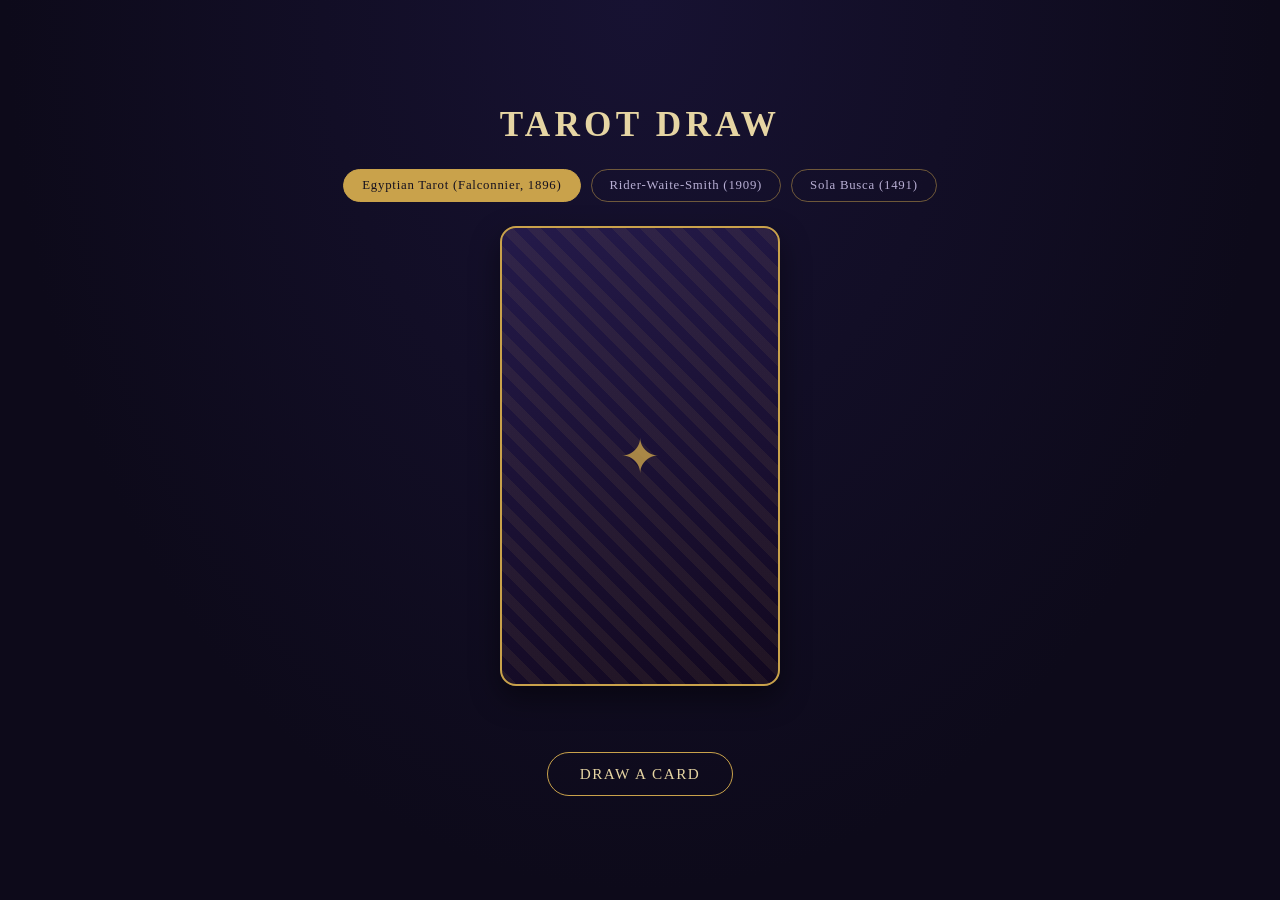
==== index.html @ 324863ba "Rework layout: full-bleed card image, captions below, button deck picker - Card front is now just th" ====
<!DOCTYPE html>
<html lang="en">
<head>
<meta charset="UTF-8">
<meta name="viewport" content="width=device-width, initial-scale=1.0">
<title>Tarot Draw</title>
<link rel="stylesheet" href="style.css">
</head>
<body>
  <main>
    <h1>Tarot Draw</h1>

    <div class="deck-picker" id="deck-picker"></div>

    <div class="stage">
      <div class="card" id="card">
        <div class="card-inner">
          <div class="card-face card-back">
            <span class="back-symbol">✦</span>
          </div>
          <div class="card-face card-front">
            <img class="card-image" id="card-image" alt="">
          </div>
        </div>
      </div>
    </div>

    <div class="caption">
      <div class="card-num" id="card-num"></div>
      <div class="card-name" id="card-name"></div>
      <div class="card-orientation" id="card-orientation"></div>
      <div class="card-meaning" id="card-meaning"></div>
    </div>

    <button id="draw-btn">Draw a card</button>
  </main>

  <script src="cards-egyptian.js"></script>
  <script src="cards-rws.js"></script>
  <script src="cards-solabusca.js"></script>
  <script src="decks.js"></script>
  <script src="script.js"></script>
</body>
</html>
---- style.css ----
:root {
  --bg: #0d0a1a;
  --bg-alt: #171232;
  --gold: #c9a24b;
  --gold-soft: #e6d5a3;
  --ink: #f2ecdd;
  --ink-dim: #b8afd4;
  --card-w: 280px;
  --card-h: 460px;
}

* { box-sizing: border-box; }

body {
  margin: 0;
  min-height: 100vh;
  display: flex;
  align-items: center;
  justify-content: center;
  background: radial-gradient(ellipse at top, var(--bg-alt), var(--bg) 70%);
  color: var(--ink);
  font-family: Georgia, "Iowan Old Style", "Palatino Linotype", serif;
  padding: 32px 16px;
}

main {
  display: flex;
  flex-direction: column;
  align-items: center;
  gap: 24px;
  width: 100%;
}

h1 {
  margin: 0;
  font-size: 2.2rem;
  letter-spacing: 0.12em;
  text-transform: uppercase;
  color: var(--gold-soft);
  text-align: center;
}

.deck-picker {
  display: flex;
  flex-wrap: wrap;
  justify-content: center;
  gap: 10px;
}

.deck-btn {
  background: transparent;
  border: 1px solid rgba(201, 162, 75, 0.5);
  color: var(--ink-dim);
  padding: 8px 18px;
  font-size: 0.8rem;
  letter-spacing: 0.06em;
  border-radius: 999px;
  cursor: pointer;
  font-family: inherit;
  transition: background 0.2s ease, color 0.2s ease, border-color 0.2s ease;
}

.deck-btn:hover {
  border-color: var(--gold);
  color: var(--ink);
}

.deck-btn.active {
  background: var(--gold);
  border-color: var(--gold);
  color: #14101f;
}

.stage {
  perspective: 1200px;
}

.card {
  width: var(--card-w);
  height: var(--card-h);
  max-width: 80vw;
  cursor: pointer;
}

.card-inner {
  position: relative;
  width: 100%;
  height: 100%;
  transition: transform 0.7s cubic-bezier(0.4, 0.2, 0.2, 1);
  transform-style: preserve-3d;
}

.card.flipped .card-inner {
  transform: rotateY(180deg);
}

.card-face {
  position: absolute;
  inset: 0;
  backface-visibility: hidden;
  border-radius: 16px;
  border: 2px solid var(--gold);
  overflow: hidden;
  box-shadow: 0 12px 30px rgba(0, 0, 0, 0.45);
}

.card-back {
  background:
    repeating-linear-gradient(45deg, rgba(201,162,75,0.08) 0 10px, transparent 10px 20px),
    linear-gradient(160deg, #241a4a, #12081f);
  display: flex;
  align-items: center;
  justify-content: center;
}

.back-symbol {
  font-size: 3rem;
  color: var(--gold);
  opacity: 0.8;
}

.card-front {
  transform: rotateY(180deg);
  background: #0d0a1a;
}

.card-image {
  width: 100%;
  height: 100%;
  object-fit: cover;
  display: block;
}

.caption {
  display: flex;
  flex-direction: column;
  align-items: center;
  gap: 6px;
  max-width: 420px;
  text-align: center;
}

.card-num {
  font-size: 0.75rem;
  letter-spacing: 0.2em;
  color: var(--gold);
}

.card-name {
  font-size: 1.25rem;
  color: var(--gold-soft);
  letter-spacing: 0.03em;
}

.card-orientation {
  font-size: 0.8rem;
  text-transform: uppercase;
  letter-spacing: 0.14em;
  color: var(--ink-dim);
}

.card-meaning {
  font-size: 0.92rem;
  line-height: 1.5;
  color: var(--ink);
  font-style: italic;
}

#draw-btn {
  background: transparent;
  border: 1px solid var(--gold);
  color: var(--gold-soft);
  padding: 12px 32px;
  font-size: 0.95rem;
  letter-spacing: 0.1em;
  text-transform: uppercase;
  border-radius: 999px;
  cursor: pointer;
  transition: background 0.2s ease, color 0.2s ease;
  font-family: inherit;
}

#draw-btn:hover {
  background: var(--gold);
  color: #14101f;
}

#draw-btn:active {
  transform: translateY(1px);
}

@media (max-width: 400px) {
  :root {
    --card-w: 240px;
    --card-h: 400px;
  }
  h1 { font-size: 1.7rem; }
}
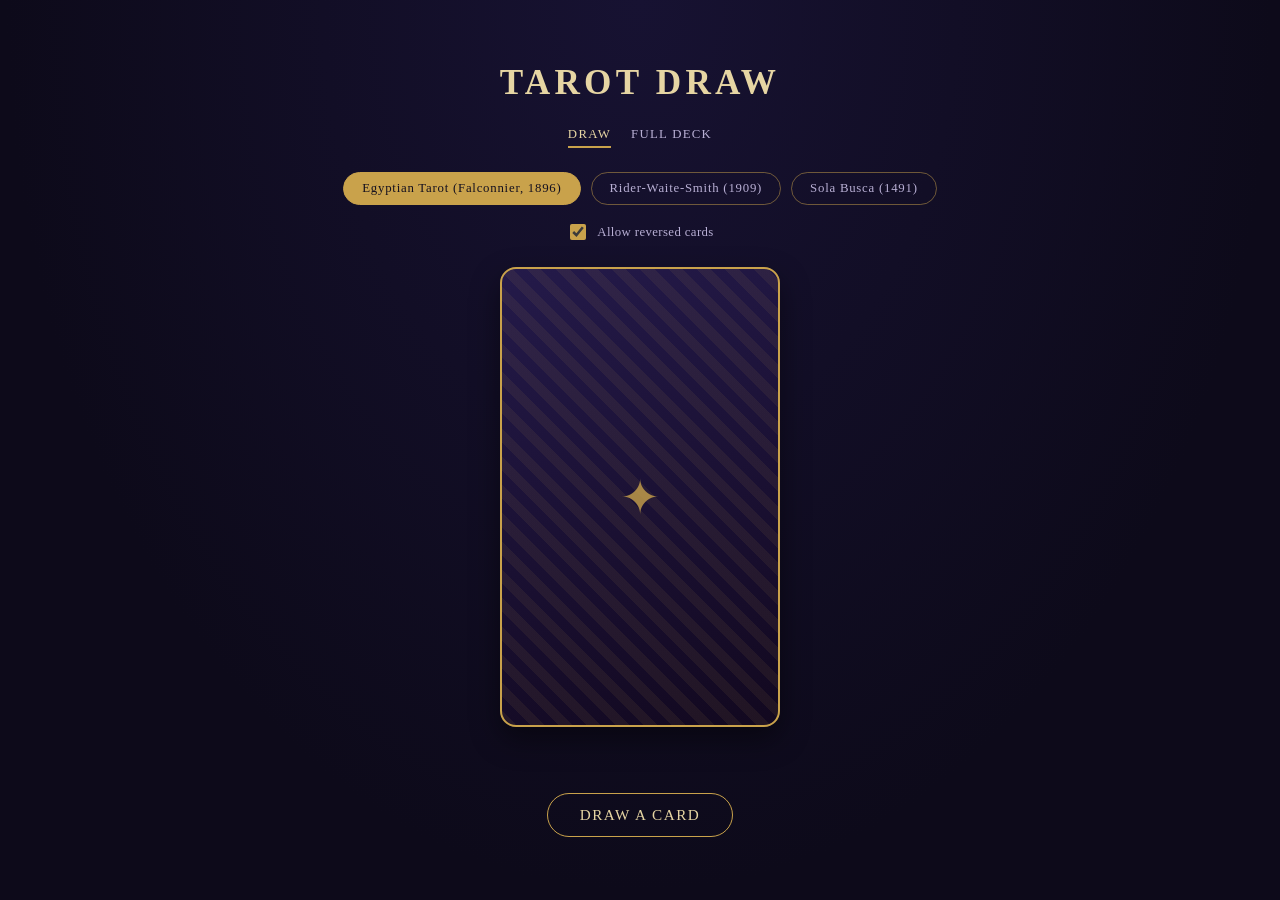
==== commit 22625e86: "Add reversed-cards toggle, site nav, and a Full Deck reference page - Draw page gets a "reversed car" ====
--- a/index.html
+++ b/index.html
@@ -10,7 +10,17 @@
   <main>
     <h1>Tarot Draw</h1>
 
+    <nav class="site-nav">
+      <a href="index.html" class="active">Draw</a>
+      <a href="deck.html">Full Deck</a>
+    </nav>
+
     <div class="deck-picker" id="deck-picker"></div>
+
+    <label class="reversed-toggle">
+      <input type="checkbox" id="reversed-toggle" checked>
+      <span>Allow reversed cards</span>
+    </label>
 
     <div class="stage">
       <div class="card" id="card">
--- a/style.css
+++ b/style.css
@@ -31,6 +31,10 @@
   width: 100%;
 }
 
+main.wide {
+  max-width: 1100px;
+}
+
 h1 {
   margin: 0;
   font-size: 2.2rem;
@@ -38,6 +42,51 @@
   text-transform: uppercase;
   color: var(--gold-soft);
   text-align: center;
+}
+
+.site-nav {
+  display: flex;
+  gap: 20px;
+  justify-content: center;
+}
+
+.site-nav a {
+  color: var(--ink-dim);
+  text-decoration: none;
+  font-size: 0.8rem;
+  letter-spacing: 0.1em;
+  text-transform: uppercase;
+  padding-bottom: 4px;
+  border-bottom: 2px solid transparent;
+  transition: color 0.2s ease, border-color 0.2s ease;
+}
+
+.site-nav a:hover {
+  color: var(--ink);
+}
+
+.site-nav a.active {
+  color: var(--gold-soft);
+  border-color: var(--gold);
+}
+
+.reversed-toggle {
+  display: flex;
+  align-items: center;
+  gap: 8px;
+  font-size: 0.8rem;
+  color: var(--ink-dim);
+  letter-spacing: 0.03em;
+  cursor: pointer;
+  user-select: none;
+  margin-top: -8px;
+}
+
+.reversed-toggle input {
+  width: 16px;
+  height: 16px;
+  accent-color: var(--gold);
+  cursor: pointer;
 }
 
 .deck-picker {
@@ -189,6 +238,59 @@
   transform: translateY(1px);
 }
 
+.deck-grid {
+  display: grid;
+  grid-template-columns: repeat(auto-fill, minmax(170px, 1fr));
+  gap: 20px;
+  width: 100%;
+}
+
+.deck-card {
+  display: flex;
+  flex-direction: column;
+  gap: 8px;
+  background: var(--bg-alt);
+  border: 1px solid rgba(201, 162, 75, 0.3);
+  border-radius: 12px;
+  padding: 12px;
+}
+
+.deck-card img {
+  width: 100%;
+  aspect-ratio: 3 / 5;
+  object-fit: cover;
+  border-radius: 6px;
+  display: block;
+}
+
+.deck-card-num {
+  font-size: 0.7rem;
+  letter-spacing: 0.15em;
+  color: var(--gold);
+}
+
+.deck-card-name {
+  font-size: 1rem;
+  color: var(--gold-soft);
+  line-height: 1.3;
+}
+
+.deck-card-meanings p {
+  margin: 4px 0 0;
+  font-size: 0.78rem;
+  line-height: 1.45;
+  color: var(--ink);
+}
+
+.deck-card-meanings .label {
+  display: block;
+  color: var(--gold);
+  font-size: 0.65rem;
+  text-transform: uppercase;
+  letter-spacing: 0.1em;
+  margin-top: 8px;
+}
+
 @media (max-width: 400px) {
   :root {
     --card-w: 240px;
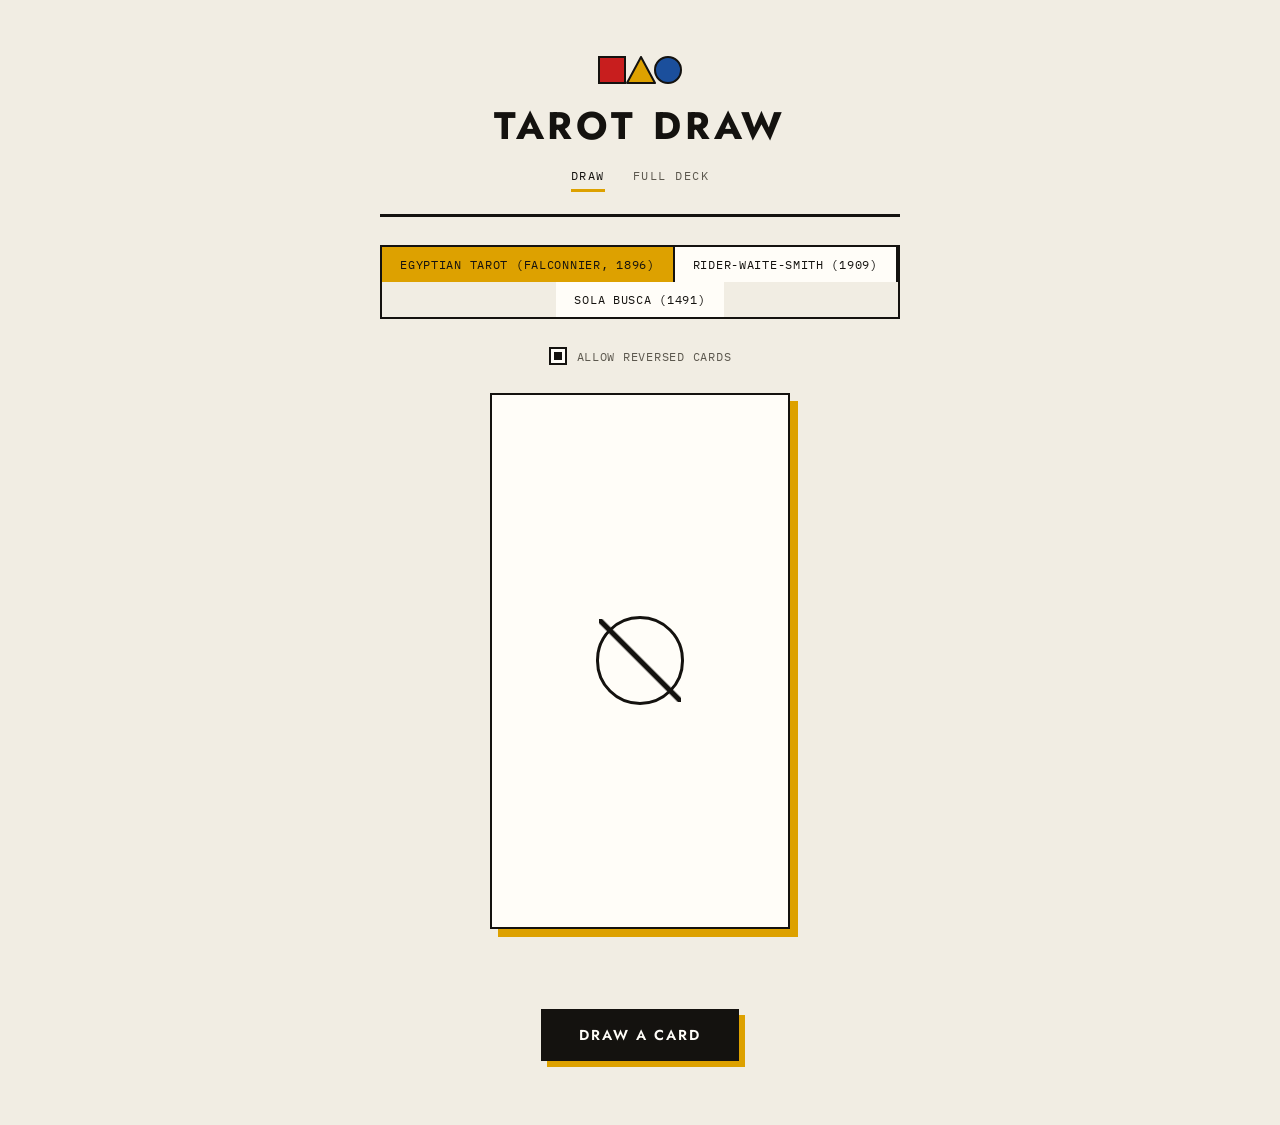
==== commit 43eb94bc: "Redesign: early Bauhaus / late VKhUTEMAS constructivism Full visual rewrite: Jost + IBM Plex type sy" ====
--- a/index.html
+++ b/index.html
@@ -4,16 +4,25 @@
 <meta charset="UTF-8">
 <meta name="viewport" content="width=device-width, initial-scale=1.0">
 <title>Tarot Draw</title>
+<link rel="preconnect" href="https://fonts.googleapis.com">
+<link rel="preconnect" href="https://fonts.gstatic.com" crossorigin>
+<link href="https://fonts.googleapis.com/css2?family=IBM+Plex+Mono:wght@400;500;600&family=IBM+Plex+Sans:wght@400;500&family=Jost:wght@500;600;700&display=swap" rel="stylesheet">
 <link rel="stylesheet" href="style.css">
 </head>
 <body>
   <main>
-    <h1>Tarot Draw</h1>
-
-    <nav class="site-nav">
-      <a href="index.html" class="active">Draw</a>
-      <a href="deck.html">Full Deck</a>
-    </nav>
+    <header class="masthead">
+      <svg class="mark" viewBox="0 0 84 28" width="84" height="28" aria-hidden="true">
+        <rect x="1" y="1" width="26" height="26" fill="#c81e1e" stroke="#14120f" stroke-width="2"/>
+        <polygon points="43,1 57,27 29,27" fill="#dda100" stroke="#14120f" stroke-width="2" stroke-linejoin="round"/>
+        <circle cx="70" cy="14" r="13" fill="#1b4f9c" stroke="#14120f" stroke-width="2"/>
+      </svg>
+      <h1>Tarot Draw</h1>
+      <nav class="site-nav">
+        <a href="index.html" class="active">Draw</a>
+        <a href="deck.html">Full Deck</a>
+      </nav>
+    </header>
 
     <div class="deck-picker" id="deck-picker"></div>
 
@@ -26,7 +35,7 @@
       <div class="card" id="card">
         <div class="card-inner">
           <div class="card-face card-back">
-            <span class="back-symbol">✦</span>
+            <div class="back-mark"></div>
           </div>
           <div class="card-face card-front">
             <img class="card-image" id="card-image" alt="">
--- a/style.css
+++ b/style.css
@@ -1,13 +1,27 @@
 :root {
-  --bg: #0d0a1a;
-  --bg-alt: #171232;
-  --gold: #c9a24b;
-  --gold-soft: #e6d5a3;
-  --ink: #f2ecdd;
-  --ink-dim: #b8afd4;
-  --card-w: 280px;
-  --card-h: 460px;
-}
+  --bg: #f1ede3;
+  --paper: #fffdf8;
+  --ink: #14120f;
+  --ink-dim: #5c584e;
+  --line: #14120f;
+
+  --accent-egyptian: #dda100;
+  --accent-rws: #c81e1e;
+  --accent-solabusca: #1b4f9c;
+  --accent: var(--accent-rws);
+  --accent-text: #ffffff;
+
+  --card-w: 300px;
+  --card-ratio: 0.56 / 1;
+
+  --font-display: "Jost", sans-serif;
+  --font-body: "IBM Plex Sans", sans-serif;
+  --font-mono: "IBM Plex Mono", monospace;
+}
+
+body[data-deck="egyptian"] { --accent: var(--accent-egyptian); --accent-text: #14120f; }
+body[data-deck="rws"] { --accent: var(--accent-rws); --accent-text: #ffffff; }
+body[data-deck="solabusca"] { --accent: var(--accent-solabusca); --accent-text: #ffffff; }
 
 * { box-sizing: border-box; }
 
@@ -15,50 +29,68 @@
   margin: 0;
   min-height: 100vh;
   display: flex;
-  align-items: center;
+  align-items: flex-start;
   justify-content: center;
-  background: radial-gradient(ellipse at top, var(--bg-alt), var(--bg) 70%);
-  color: var(--ink);
-  font-family: Georgia, "Iowan Old Style", "Palatino Linotype", serif;
-  padding: 32px 16px;
+  background: var(--bg);
+  color: var(--ink);
+  font-family: var(--font-body);
+  padding: 56px 20px 64px;
 }
 
 main {
   display: flex;
   flex-direction: column;
   align-items: center;
-  gap: 24px;
-  width: 100%;
+  gap: 28px;
+  width: 100%;
+  max-width: 520px;
 }
 
 main.wide {
-  max-width: 1100px;
+  max-width: 1120px;
+}
+
+.mark {
+  display: block;
+}
+
+header.masthead {
+  display: flex;
+  flex-direction: column;
+  align-items: center;
+  gap: 14px;
+  width: 100%;
+  padding-bottom: 22px;
+  border-bottom: 3px solid var(--line);
 }
 
 h1 {
   margin: 0;
-  font-size: 2.2rem;
-  letter-spacing: 0.12em;
-  text-transform: uppercase;
-  color: var(--gold-soft);
+  font-family: var(--font-display);
+  font-weight: 700;
+  font-size: 2.4rem;
+  text-transform: uppercase;
+  letter-spacing: 0.1em;
   text-align: center;
+  color: var(--ink);
 }
 
 .site-nav {
   display: flex;
-  gap: 20px;
+  gap: 28px;
   justify-content: center;
 }
 
 .site-nav a {
   color: var(--ink-dim);
   text-decoration: none;
-  font-size: 0.8rem;
-  letter-spacing: 0.1em;
-  text-transform: uppercase;
-  padding-bottom: 4px;
-  border-bottom: 2px solid transparent;
-  transition: color 0.2s ease, border-color 0.2s ease;
+  font-family: var(--font-mono);
+  font-size: 0.78rem;
+  letter-spacing: 0.12em;
+  text-transform: uppercase;
+  padding-bottom: 6px;
+  border-bottom: 3px solid transparent;
+  transition: color 0.15s ease, border-color 0.15s ease;
 }
 
 .site-nav a:hover {
@@ -66,58 +98,76 @@
 }
 
 .site-nav a.active {
-  color: var(--gold-soft);
-  border-color: var(--gold);
+  color: var(--ink);
+  border-color: var(--accent);
 }
 
 .reversed-toggle {
   display: flex;
   align-items: center;
-  gap: 8px;
-  font-size: 0.8rem;
+  gap: 10px;
+  font-family: var(--font-mono);
+  font-size: 0.78rem;
+  text-transform: uppercase;
+  letter-spacing: 0.06em;
   color: var(--ink-dim);
-  letter-spacing: 0.03em;
   cursor: pointer;
   user-select: none;
-  margin-top: -8px;
 }
 
 .reversed-toggle input {
-  width: 16px;
-  height: 16px;
-  accent-color: var(--gold);
-  cursor: pointer;
+  appearance: none;
+  -webkit-appearance: none;
+  width: 18px;
+  height: 18px;
+  margin: 0;
+  border: 2px solid var(--ink);
+  background: var(--paper);
+  position: relative;
+  cursor: pointer;
+  flex-shrink: 0;
+}
+
+.reversed-toggle input:checked::after {
+  content: "";
+  position: absolute;
+  inset: 3px;
+  background: var(--ink);
 }
 
 .deck-picker {
   display: flex;
   flex-wrap: wrap;
   justify-content: center;
-  gap: 10px;
+  gap: 0;
+  border: 2px solid var(--ink);
 }
 
 .deck-btn {
-  background: transparent;
-  border: 1px solid rgba(201, 162, 75, 0.5);
-  color: var(--ink-dim);
-  padding: 8px 18px;
-  font-size: 0.8rem;
+  background: var(--paper);
+  border: none;
+  border-right: 2px solid var(--ink);
+  color: var(--ink);
+  padding: 10px 18px;
+  font-family: var(--font-mono);
+  font-size: 0.74rem;
   letter-spacing: 0.06em;
-  border-radius: 999px;
-  cursor: pointer;
-  font-family: inherit;
-  transition: background 0.2s ease, color 0.2s ease, border-color 0.2s ease;
+  text-transform: uppercase;
+  cursor: pointer;
+  transition: background 0.15s ease, color 0.15s ease;
+}
+
+.deck-btn:last-child {
+  border-right: none;
 }
 
 .deck-btn:hover {
-  border-color: var(--gold);
-  color: var(--ink);
+  background: var(--bg);
 }
 
 .deck-btn.active {
-  background: var(--gold);
-  border-color: var(--gold);
-  color: #14101f;
+  background: var(--accent);
+  color: var(--accent-text);
 }
 
 .stage {
@@ -126,7 +176,7 @@
 
 .card {
   width: var(--card-w);
-  height: var(--card-h);
+  aspect-ratio: var(--card-ratio);
   max-width: 80vw;
   cursor: pointer;
 }
@@ -135,7 +185,7 @@
   position: relative;
   width: 100%;
   height: 100%;
-  transition: transform 0.7s cubic-bezier(0.4, 0.2, 0.2, 1);
+  transition: transform 0.6s cubic-bezier(0.4, 0.2, 0.2, 1);
   transform-style: preserve-3d;
 }
 
@@ -147,36 +197,42 @@
   position: absolute;
   inset: 0;
   backface-visibility: hidden;
-  border-radius: 16px;
-  border: 2px solid var(--gold);
+  border: 2px solid var(--line);
+  border-radius: 0;
   overflow: hidden;
-  box-shadow: 0 12px 30px rgba(0, 0, 0, 0.45);
+  background: var(--paper);
+  box-shadow: 8px 8px 0 var(--accent);
 }
 
 .card-back {
-  background:
-    repeating-linear-gradient(45deg, rgba(201,162,75,0.08) 0 10px, transparent 10px 20px),
-    linear-gradient(160deg, #241a4a, #12081f);
   display: flex;
   align-items: center;
   justify-content: center;
 }
 
-.back-symbol {
-  font-size: 3rem;
-  color: var(--gold);
-  opacity: 0.8;
+.back-mark {
+  width: 30%;
+  aspect-ratio: 1;
+  border: 3px solid var(--ink);
+  border-radius: 50%;
+  position: relative;
+}
+
+.back-mark::after {
+  content: "";
+  position: absolute;
+  inset: 0;
+  background: linear-gradient(45deg, transparent 47%, var(--ink) 48.5%, var(--ink) 51.5%, transparent 53%);
 }
 
 .card-front {
   transform: rotateY(180deg);
-  background: #0d0a1a;
 }
 
 .card-image {
   width: 100%;
   height: 100%;
-  object-fit: cover;
+  object-fit: contain;
   display: block;
 }
 
@@ -184,117 +240,132 @@
   display: flex;
   flex-direction: column;
   align-items: center;
-  gap: 6px;
+  gap: 8px;
   max-width: 420px;
   text-align: center;
 }
 
 .card-num {
+  font-family: var(--font-mono);
   font-size: 0.75rem;
   letter-spacing: 0.2em;
-  color: var(--gold);
+  color: var(--accent);
 }
 
 .card-name {
-  font-size: 1.25rem;
-  color: var(--gold-soft);
-  letter-spacing: 0.03em;
+  font-family: var(--font-display);
+  font-weight: 600;
+  font-size: 1.4rem;
+  text-transform: uppercase;
+  letter-spacing: 0.04em;
+  color: var(--ink);
 }
 
 .card-orientation {
-  font-size: 0.8rem;
-  text-transform: uppercase;
+  font-family: var(--font-mono);
+  font-size: 0.75rem;
+  text-transform: uppercase;
+  letter-spacing: 0.16em;
+  color: var(--ink-dim);
+}
+
+.card-meaning {
+  font-size: 0.95rem;
+  line-height: 1.55;
+  color: var(--ink);
+}
+
+#draw-btn {
+  background: var(--ink);
+  border: 2px solid var(--ink);
+  color: var(--paper);
+  padding: 14px 36px;
+  font-family: var(--font-display);
+  font-weight: 600;
+  font-size: 0.9rem;
   letter-spacing: 0.14em;
-  color: var(--ink-dim);
-}
-
-.card-meaning {
-  font-size: 0.92rem;
-  line-height: 1.5;
-  color: var(--ink);
-  font-style: italic;
-}
-
-#draw-btn {
-  background: transparent;
-  border: 1px solid var(--gold);
-  color: var(--gold-soft);
-  padding: 12px 32px;
-  font-size: 0.95rem;
-  letter-spacing: 0.1em;
-  text-transform: uppercase;
-  border-radius: 999px;
-  cursor: pointer;
-  transition: background 0.2s ease, color 0.2s ease;
-  font-family: inherit;
+  text-transform: uppercase;
+  cursor: pointer;
+  box-shadow: 6px 6px 0 var(--accent);
+  transition: transform 0.12s ease, box-shadow 0.12s ease, background 0.12s ease, color 0.12s ease;
 }
 
 #draw-btn:hover {
-  background: var(--gold);
-  color: #14101f;
+  background: var(--paper);
+  color: var(--ink);
 }
 
 #draw-btn:active {
-  transform: translateY(1px);
+  transform: translate(6px, 6px);
+  box-shadow: 0 0 0 var(--accent);
 }
 
 .deck-grid {
   display: grid;
-  grid-template-columns: repeat(auto-fill, minmax(170px, 1fr));
-  gap: 20px;
+  grid-template-columns: repeat(auto-fill, minmax(180px, 1fr));
+  gap: 24px;
   width: 100%;
 }
 
 .deck-card {
   display: flex;
   flex-direction: column;
-  gap: 8px;
-  background: var(--bg-alt);
-  border: 1px solid rgba(201, 162, 75, 0.3);
-  border-radius: 12px;
-  padding: 12px;
+  gap: 10px;
+  background: var(--paper);
+  border: 2px solid var(--line);
+  padding: 14px;
+  transition: box-shadow 0.15s ease;
+}
+
+.deck-card:hover {
+  box-shadow: 5px 5px 0 var(--accent);
 }
 
 .deck-card img {
   width: 100%;
-  aspect-ratio: 3 / 5;
-  object-fit: cover;
-  border-radius: 6px;
+  height: auto;
+  border: 1px solid var(--ink);
   display: block;
 }
 
 .deck-card-num {
-  font-size: 0.7rem;
-  letter-spacing: 0.15em;
-  color: var(--gold);
+  font-family: var(--font-mono);
+  font-size: 0.68rem;
+  letter-spacing: 0.16em;
+  color: var(--accent);
 }
 
 .deck-card-name {
+  font-family: var(--font-display);
+  font-weight: 600;
   font-size: 1rem;
-  color: var(--gold-soft);
+  text-transform: uppercase;
+  letter-spacing: 0.02em;
   line-height: 1.3;
+  color: var(--ink);
 }
 
 .deck-card-meanings p {
-  margin: 4px 0 0;
-  font-size: 0.78rem;
-  line-height: 1.45;
+  margin: 0;
+  font-size: 0.8rem;
+  line-height: 1.5;
   color: var(--ink);
 }
 
 .deck-card-meanings .label {
   display: block;
-  color: var(--gold);
-  font-size: 0.65rem;
-  text-transform: uppercase;
-  letter-spacing: 0.1em;
-  margin-top: 8px;
+  font-family: var(--font-mono);
+  color: var(--accent);
+  font-size: 0.66rem;
+  text-transform: uppercase;
+  letter-spacing: 0.12em;
+  margin-top: 10px;
+  margin-bottom: 2px;
 }
 
 @media (max-width: 400px) {
   :root {
     --card-w: 240px;
-    --card-h: 400px;
   }
-  h1 { font-size: 1.7rem; }
-}
+  h1 { font-size: 1.8rem; }
+}
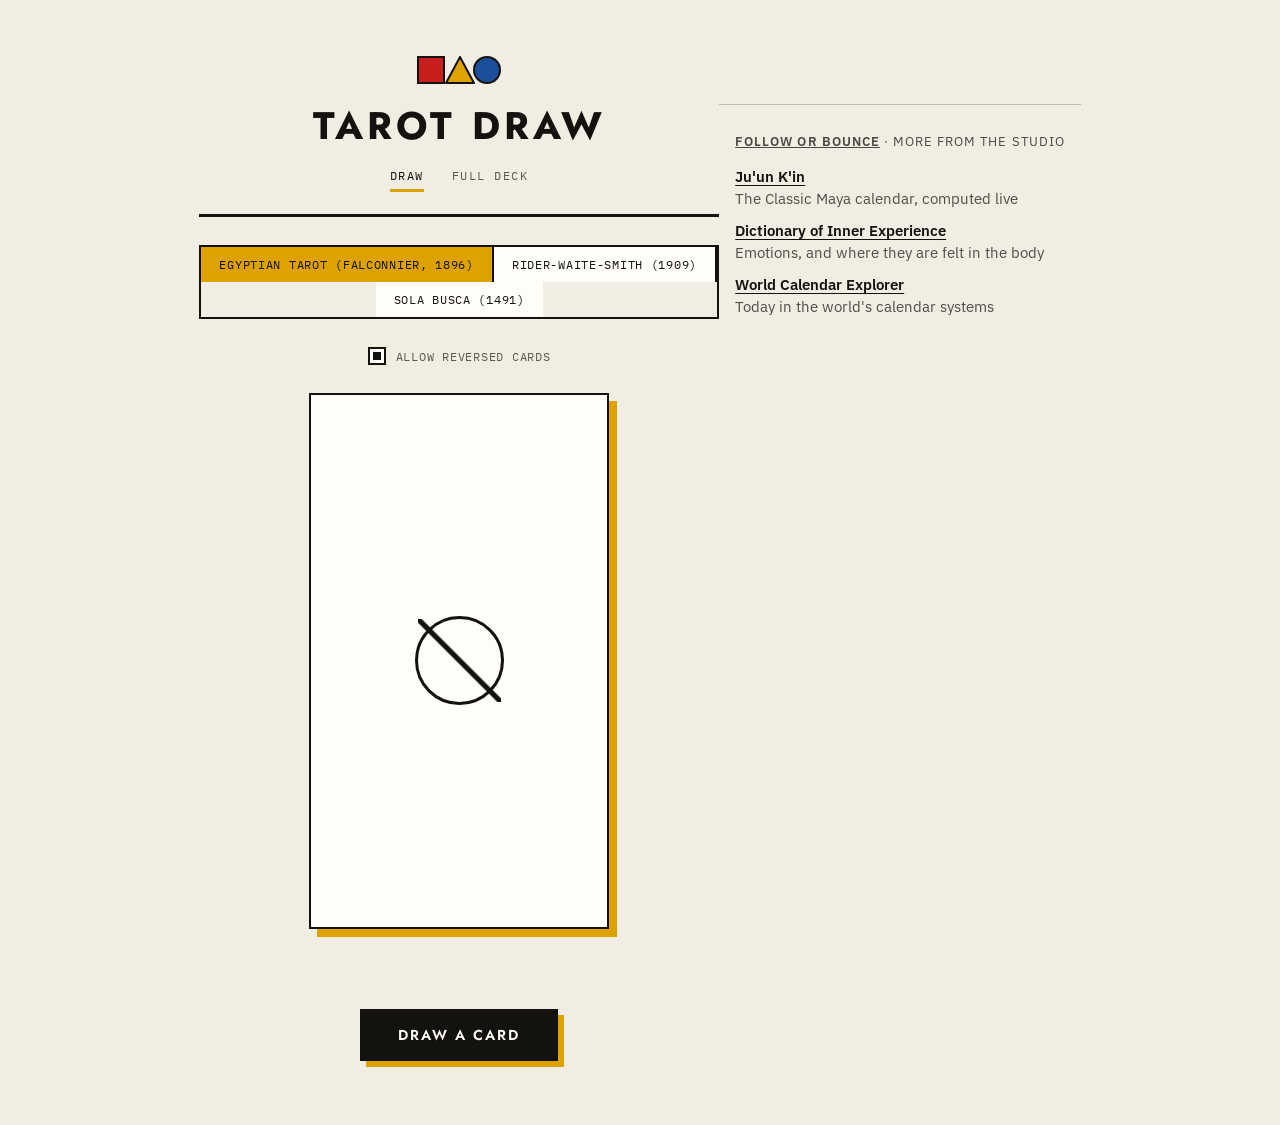
==== commit 8bb7bab3: "Add the Follow or Bounce network block (reach plan F2, missed on the first run) Co-Authored-By: Clau" ====
--- a/index.html
+++ b/index.html
@@ -4,10 +4,24 @@
 <meta charset="UTF-8">
 <meta name="viewport" content="width=device-width, initial-scale=1.0">
 <title>Tarot Draw</title>
+<meta name="description" content="Draw tarot cards from three complete public-domain decks (Egyptian, Rider-Waite-Smith and Sola Busca) with their original card art and upright and reversed meanings.">
+<link rel="canonical" href="https://followorbounce.github.io/tarot/">
+<meta property="og:type" content="website">
+<meta property="og:site_name" content="Tarot Draw">
+<meta property="og:title" content="Tarot Draw">
+<meta property="og:url" content="https://followorbounce.github.io/tarot/">
+<meta property="og:description" content="Draw tarot cards from three complete public-domain decks (Egyptian, Rider-Waite-Smith and Sola Busca) with their original card art and upright and reversed meanings.">
+<meta property="og:image" content="https://followorbounce.github.io/tarot/og/index.jpg">
+<meta property="og:image:width" content="1200">
+<meta property="og:image:height" content="630">
+<meta property="og:image:alt" content="Tarot Draw — Tarot Draw">
+<meta name="twitter:card" content="summary_large_image">
+<meta name="twitter:image" content="https://followorbounce.github.io/tarot/og/index.jpg">
 <link rel="preconnect" href="https://fonts.googleapis.com">
 <link rel="preconnect" href="https://fonts.gstatic.com" crossorigin>
 <link href="https://fonts.googleapis.com/css2?family=IBM+Plex+Mono:wght@400;500;600&family=IBM+Plex+Sans:wght@400;500&family=Jost:wght@500;600;700&display=swap" rel="stylesheet">
 <link rel="stylesheet" href="style.css">
+<script defer src="https://static.cloudflareinsights.com/beacon.min.js" data-cf-beacon='{"token": "bba4e16a7d9b4d9985eda0cda2624e60"}'></script>
 </head>
 <body>
   <main>
@@ -59,5 +73,8 @@
   <script src="cards-solabusca.js"></script>
   <script src="decks.js"></script>
   <script src="script.js"></script>
+<!-- fob-network -->
+<aside class="fob-net" aria-label="More from Follow or Bounce"><style>.fob-net{border-top:1px solid;border-color:color-mix(in srgb,currentColor 22%,transparent);margin-top:48px;padding:28px max(16px,env(safe-area-inset-right,0px)) calc(28px + env(safe-area-inset-bottom,0px)) max(16px,env(safe-area-inset-left,0px));font-size:15px;line-height:1.45;clear:both}.fob-net>div{max-width:72rem;margin:0 auto}.fob-net p{margin:0 0 14px;font-size:13px;letter-spacing:.08em;text-transform:uppercase;opacity:.75}.fob-net p a{color:inherit;font-weight:600}.fob-net ul{list-style:none;margin:0;padding:0;display:grid;grid-template-columns:repeat(auto-fit,minmax(14rem,1fr));gap:10px 28px}.fob-net li a{display:block;min-height:44px;color:inherit;text-decoration:none}.fob-net li b{display:block;font-weight:600;text-decoration:underline;text-underline-offset:3px;text-decoration-thickness:1px}.fob-net li span{display:block;opacity:.72}.fob-net a:focus-visible{outline:2px solid currentColor;outline-offset:3px}</style><div><p><a href="https://followorbounce.github.io/">Follow or Bounce</a> · more from the studio</p><ul><li><a href="https://followorbounce.github.io/Maya-Calendar/"><b>Ju&#x27;un K&#x27;in</b><span>The Classic Maya calendar, computed live</span></a></li><li><a href="https://followorbounce.github.io/dictionary-of-inner-experience/"><b>Dictionary of Inner Experience</b><span>Emotions, and where they are felt in the body</span></a></li><li><a href="https://followorbounce.github.io/world-calendar-explorer/"><b>World Calendar Explorer</b><span>Today in the world&#x27;s calendar systems</span></a></li></ul></div></aside>
+<!-- /fob-network -->
 </body>
 </html>
--- a/style.css
+++ b/style.css
@@ -321,6 +321,10 @@
   box-shadow: 5px 5px 0 var(--accent);
 }
 
+.deck-card picture {
+  display: block;
+}
+
 .deck-card img {
   width: 100%;
   height: auto;
